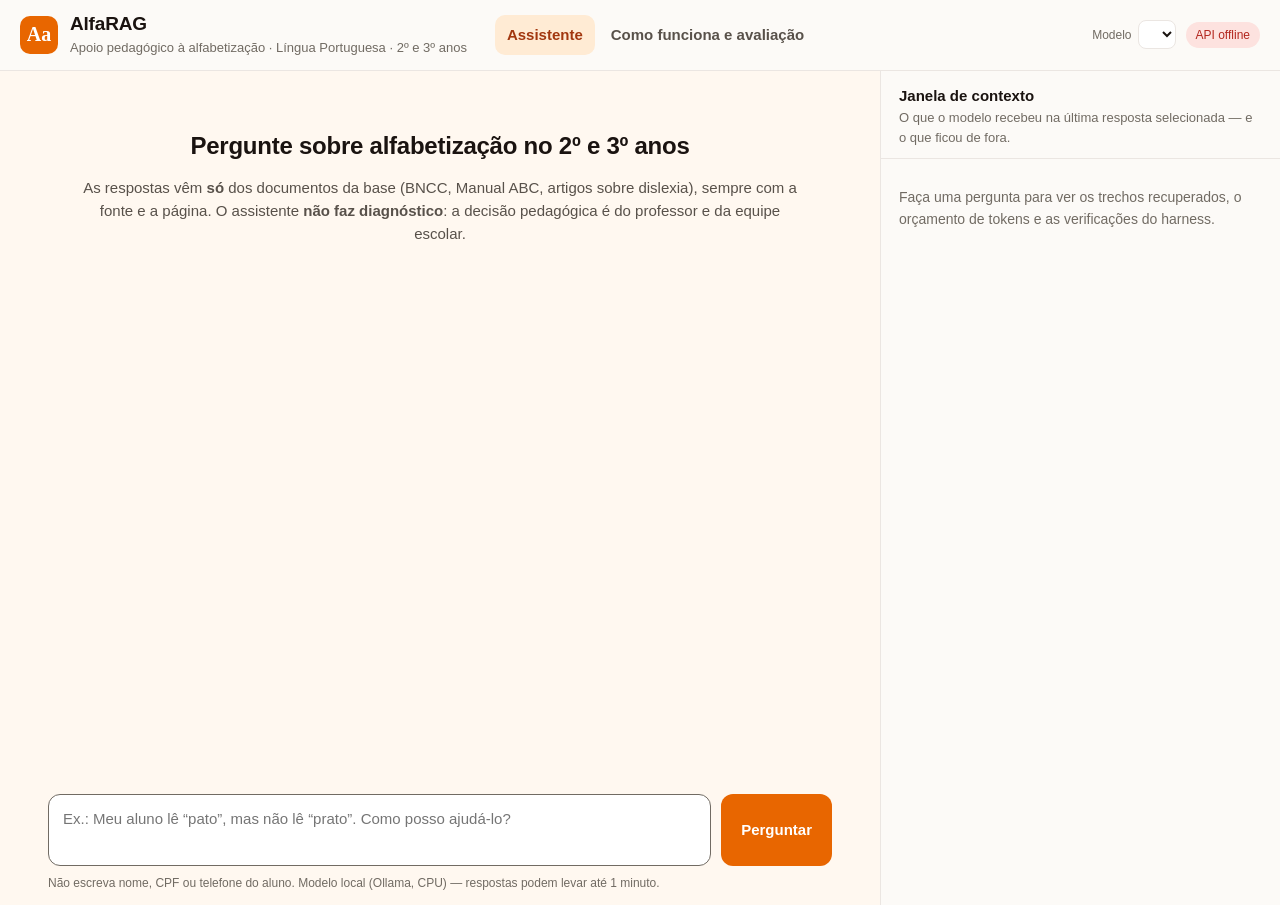
==== web/index.html @ 61a18d0d "feat: modelos fixados em Q4_K_M, digest no traço, modo replay e capturas - tags do Ollama fixadas (q" ====
<!doctype html>
<html lang="pt-BR">
<head>
  <meta charset="utf-8">
  <meta name="viewport" content="width=device-width, initial-scale=1">
  <title>AlfaRAG — Alfabetização Inclusiva</title>
  <meta name="description" content="Assistente RAG de apoio pedagógico à alfabetização (2º e 3º anos), com citação de fontes e verificação automática.">
  <link rel="icon" href="data:image/svg+xml,%3Csvg xmlns='http://www.w3.org/2000/svg' viewBox='0 0 64 64'%3E%3Crect width='64' height='64' rx='14' fill='%23E86600'/%3E%3Ctext x='32' y='44' font-family='Georgia' font-size='34' font-weight='700' text-anchor='middle' fill='white'%3EAa%3C/text%3E%3C/svg%3E">
  <link rel="stylesheet" href="styles.css?v=4">
</head>
<body>
  <header class="topo">
    <div class="marca">
      <span class="logo" aria-hidden="true">Aa</span>
      <div>
        <h1>AlfaRAG</h1>
        <p class="sub">Apoio pedagógico à alfabetização · Língua Portuguesa · 2º e 3º anos</p>
      </div>
    </div>
    <nav class="abas" role="tablist">
      <button role="tab" class="aba ativa" data-aba="chat" aria-selected="true">Assistente</button>
      <button role="tab" class="aba" data-aba="aval" aria-selected="false">Como funciona e avaliação</button>
    </nav>
    <div class="estado">
      <label class="seletor">Modelo
        <select id="modelo"></select>
      </label>
      <span id="pill" class="pill">conectando…</span>
    </div>
  </header>

  <main id="aba-chat" class="layout">
    <section class="conversa" aria-label="Conversa">
      <div id="mensagens" class="mensagens" aria-live="polite">
        <div id="boasvindas" class="boasvindas">
          <h2>Pergunte sobre alfabetização no 2º e 3º anos</h2>
          <p>As respostas vêm <strong>só</strong> dos documentos da base (BNCC, Manual ABC, artigos sobre dislexia), sempre com a fonte e a página. O assistente <strong>não faz diagnóstico</strong>: a decisão pedagógica é do professor e da equipe escolar.</p>
          <div id="exemplos" class="exemplos"></div>
        </div>
      </div>
      <form id="form" class="composer">
        <textarea id="entrada" rows="2" maxlength="1200" placeholder="Ex.: Meu aluno lê “pato”, mas não lê “prato”. Como posso ajudá-lo?" aria-label="Pergunta"></textarea>
        <button id="enviar" type="submit" class="btn-primario">Perguntar</button>
      </form>
      <p class="rodape">Não escreva nome, CPF ou telefone do aluno. Modelo local (Ollama, CPU) — respostas podem levar até 1 minuto.</p>
    </section>

    <aside class="painel" aria-label="Janela de contexto">
      <div class="painel-cab">
        <h2>Janela de contexto</h2>
        <p class="sub">O que o modelo recebeu na última resposta selecionada — e o que ficou de fora.</p>
      </div>
      <div id="painel" class="painel-corpo">
        <p class="vazio">Faça uma pergunta para ver os trechos recuperados, o orçamento de tokens e as verificações do harness.</p>
      </div>
    </aside>
  </main>

  <main id="aba-aval" class="aval" hidden>
    <section class="cartao">
      <h2>Arquitetura</h2>
      <ol class="fluxo">
        <li><b>Harness de entrada</b> — bloqueia dado pessoal; detecta pedido de diagnóstico e liga o <i>modo ressalva</i>.</li>
        <li><b>Recuperação híbrida</b> — BM25 + embeddings (bge-m3), fundidos por posição (RRF), restritos à condição de corpus.</li>
        <li><b>Cobertura</b> — se o melhor trecho não passa do limiar de similaridade, o sistema recusa <i>sem chamar o modelo</i>.</li>
        <li><b>Janela de contexto</b> — top-k trechos dentro de um orçamento de tokens; histórico da conversa não entra.</li>
        <li><b>Modelo local</b> — prompt de sistema versionado + trechos numerados [n].</li>
        <li><b>Harness de saída</b> — citação [n] tem de existir; código BNCC tem de estar no trecho; ressalva de diagnóstico é forçada se faltar.</li>
        <li><b>Traço</b> — cada resposta grava pergunta, trechos, versões e verificações (JSONL).</li>
      </ol>
      <div id="config" class="config"></div>
    </section>
    <section class="cartao">
      <h2>Prompt de sistema</h2>
      <pre id="prompt" class="prompt">carregando…</pre>
    </section>
    <section class="cartao">
      <h2>Avaliação executada</h2>
      <div id="avaliacao"><p class="vazio">carregando…</p></div>
    </section>
  </main>

  <template id="tpl-msg-usuario"><div class="msg usuario"><div class="bolha"></div></div></template>
  <template id="tpl-msg-assistente">
    <div class="msg assistente">
      <div class="bolha">
        <div class="selos"></div>
        <div class="texto"><span class="digitando">buscando nas fontes…</span></div>
        <details class="fontes" hidden><summary></summary><ol></ol></details>
        <div class="meta"></div>
      </div>
    </div>
  </template>
  <script src="app.js?v=6"></script>
</body>
</html>
---- web/styles.css ----
/* Paleta inspirada no ChamAgente ("Brasa"): creme, tinta quente e laranja da marca. */
:root {
  --bg: #FFF8F0;
  --surface: #FCFAF7;
  --card: #FFFFFF;
  --ink: #1A1310;
  --muted: #58514A;
  --muted-2: #716B63;
  --border: #EBE6E2;
  --brand: #E86600;
  --brand-ink: #A2370F;
  --brand-soft: #FFEBD4;
  --ok: #007B53;
  --ok-soft: #DDF5EA;
  --warn: #8A5A00;
  --warn-soft: #FFF2CC;
  --bad: #B3261E;
  --bad-soft: #FDE2DF;
  --info-soft: #EAF0FF;
  --info: #2C4AA8;
  --radius: 14px;
  --shadow: 0 1px 2px rgba(26, 19, 16, .06), 0 4px 16px rgba(26, 19, 16, .05);
  --mono: ui-monospace, SFMono-Regular, Menlo, Consolas, monospace;
  color-scheme: light;
}
@media (prefers-color-scheme: dark) {
  :root {
    --bg: #14100D; --surface: #1C1713; --card: #221C17; --ink: #F5EEE7; --muted: #CFC6BD; --muted-2: #A89F96;
    --border: #3A322B; --brand: #FF8A28; --brand-ink: #FFC187; --brand-soft: #3A2414;
    --ok: #5BD6A4; --ok-soft: #12352A; --warn: #F2C94C; --warn-soft: #3A3014; --bad: #FF8A80; --bad-soft: #3E1A17;
    --info: #9DB4FF; --info-soft: #1B2340; --shadow: 0 1px 2px rgba(0,0,0,.4);
    color-scheme: dark;
  }
}
* { box-sizing: border-box; }
[hidden] { display: none !important; }
html, body { margin: 0; height: 100%; }
body {
  background: var(--bg); color: var(--ink);
  font: 15px/1.55 -apple-system, BlinkMacSystemFont, "Segoe UI", Inter, Roboto, "Helvetica Neue", Arial, sans-serif;
  display: flex; flex-direction: column; min-height: 100vh;
}
h1, h2, h3 { margin: 0; line-height: 1.25; }
.sub { margin: 2px 0 0; color: var(--muted-2); font-size: 13px; }
.vazio { color: var(--muted-2); font-size: 14px; }

/* Topo */
.topo { display: flex; align-items: center; gap: 20px; padding: 12px 20px; border-bottom: 1px solid var(--border); background: var(--surface); flex-wrap: wrap; }
.marca { display: flex; align-items: center; gap: 12px; }
.logo { width: 38px; height: 38px; border-radius: 10px; background: var(--brand); color: #fff; display: grid; place-items: center; font: 700 20px Georgia, serif; }
.marca h1 { font-size: 19px; letter-spacing: -.01em; }
.abas { display: flex; gap: 4px; margin-left: 8px; }
.aba { border: 0; background: transparent; color: var(--muted); padding: 8px 12px; border-radius: 10px; font: inherit; font-weight: 600; cursor: pointer; }
.aba.ativa { background: var(--brand-soft); color: var(--brand-ink); }
.estado { margin-left: auto; display: flex; align-items: center; gap: 10px; }
.seletor { font-size: 12px; color: var(--muted-2); display: flex; align-items: center; gap: 6px; }
.seletor select { font: inherit; font-size: 13px; padding: 5px 8px; border-radius: 8px; border: 1px solid var(--border); background: var(--card); color: var(--ink); }
.pill { font-size: 12px; padding: 4px 10px; border-radius: 999px; background: var(--border); color: var(--muted); white-space: nowrap; }
.pill.on { background: var(--ok-soft); color: var(--ok); }
.pill.off { background: var(--bad-soft); color: var(--bad); }

/* Layout principal */
.layout { flex: 1; display: grid; grid-template-columns: minmax(0, 1fr) 400px; min-height: 0; }
.conversa { display: flex; flex-direction: column; min-height: 0; height: calc(100vh - 66px); }
.mensagens { flex: 1; overflow-y: auto; padding: 24px clamp(16px, 4vw, 48px); display: flex; flex-direction: column; gap: 18px; }
.boasvindas { max-width: 720px; margin: 4vh auto 0; text-align: center; }
.boasvindas h2 { font-size: 24px; letter-spacing: -.01em; }
.boasvindas p { color: var(--muted); }
.exemplos { display: flex; flex-wrap: wrap; gap: 8px; justify-content: center; margin-top: 18px; }
.exemplo { border: 1px solid var(--border); background: var(--card); color: var(--ink); border-radius: 999px; padding: 7px 13px; font: inherit; font-size: 13px; cursor: pointer; text-align: left; box-shadow: var(--shadow); }
.exemplo:hover { border-color: var(--brand); }
.exemplo .tag { font-size: 11px; color: var(--brand-ink); font-weight: 700; margin-right: 6px; }
.exemplo.limite .tag { color: var(--bad); }

.msg { display: flex; }
.msg.usuario { justify-content: flex-end; }
.msg .bolha { max-width: min(760px, 92%); padding: 12px 16px; border-radius: var(--radius); box-shadow: var(--shadow); }
.msg.usuario .bolha { background: var(--brand); color: #fff; border-bottom-right-radius: 4px; white-space: pre-wrap; }
.msg.assistente .bolha { background: var(--card); border: 1px solid var(--border); border-bottom-left-radius: 4px; cursor: pointer; }
.msg.assistente.selecionada .bolha { outline: 2px solid var(--brand); outline-offset: 2px; }
.texto p { margin: 0 0 .6em; }
.texto p:last-child { margin-bottom: 0; }
.texto ul, .texto ol { margin: .2em 0 .7em; padding-left: 1.3em; }
.texto blockquote { margin: 0 0 .8em; padding: 8px 12px; border-left: 3px solid var(--warn); background: var(--warn-soft); border-radius: 6px; }
.texto strong { color: var(--ink); }
.digitando { color: var(--muted-2); font-style: italic; }
.digitando::after { content: "▍"; animation: pisca 1s steps(2) infinite; margin-left: 2px; }
@keyframes pisca { 50% { opacity: 0; } }
.cita { display: inline-block; min-width: 1.5em; padding: 0 5px; margin: 0 1px; border-radius: 6px; background: var(--brand-soft); color: var(--brand-ink); font: 600 11px/1.6 var(--mono); text-align: center; cursor: pointer; vertical-align: 1px; border: 0; }
.cita:hover { background: var(--brand); color: #fff; }
.removido { background: var(--bad-soft); color: var(--bad); border-radius: 4px; padding: 0 4px; font-size: 12px; }

.selos { display: flex; flex-wrap: wrap; gap: 6px; margin-bottom: 8px; }
.selos:empty { display: none; }
.selo { font-size: 11.5px; font-weight: 600; padding: 3px 9px; border-radius: 999px; background: var(--border); color: var(--muted); }
.selo.ok { background: var(--ok-soft); color: var(--ok); }
.selo.warn { background: var(--warn-soft); color: var(--warn); }
.selo.bad { background: var(--bad-soft); color: var(--bad); }
.selo.info { background: var(--info-soft); color: var(--info); }

.fontes { margin-top: 12px; border: 1px solid var(--border); border-radius: 12px; background: var(--surface); padding: 8px 12px; }
.fontes summary { cursor: pointer; font-size: 12.5px; font-weight: 700; color: var(--brand-ink); }
.fontes ol { list-style: none; margin: 8px 0 0; padding: 8px 0 0; border-top: 1px solid var(--border); display: flex; flex-direction: column; gap: 8px; }
.fontes li { display: flex; gap: 8px; font-size: 12.5px; line-height: 1.45; border-radius: 8px; padding: 4px; }
.fontes li.destaque { background: var(--brand-soft); }
.fontes .n { font: 700 12px var(--mono); color: var(--brand-ink); flex-shrink: 0; }
.fontes .doc { font-weight: 600; }
.fontes .pag { font: 11px var(--mono); color: var(--muted-2); margin-left: 6px; }
.fontes .exc { color: var(--muted); display: block; margin-top: 2px; }
.meta { margin-top: 8px; font: 11px var(--mono); color: var(--muted-2); }

.composer { display: flex; gap: 10px; padding: 12px clamp(16px, 4vw, 48px) 4px; }
.composer textarea { flex: 1; resize: none; font: inherit; padding: 12px 14px; border-radius: 12px; border: 1px solid var(--muted-2); background: var(--card); color: var(--ink); min-height: 52px; }
.composer textarea:focus { outline: 2px solid var(--brand); outline-offset: 1px; border-color: transparent; }
.btn-primario { border: 0; border-radius: 12px; padding: 0 20px; font: inherit; font-weight: 700; background: var(--brand); color: #fff; cursor: pointer; }
.btn-primario:disabled { opacity: .5; cursor: wait; }
.rodape { margin: 4px clamp(16px, 4vw, 48px) 12px; font-size: 12px; color: var(--muted-2); }

/* Painel de contexto */
.painel { border-left: 1px solid var(--border); background: var(--surface); display: flex; flex-direction: column; height: calc(100vh - 66px); }
.painel-cab { padding: 16px 18px 10px; border-bottom: 1px solid var(--border); }
.painel-cab h2 { font-size: 15px; }
.painel-corpo { overflow-y: auto; padding: 14px 18px 24px; display: flex; flex-direction: column; gap: 14px; }
.bloco h3 { font-size: 12px; text-transform: uppercase; letter-spacing: .06em; color: var(--muted-2); margin-bottom: 6px; }
.barra { height: 10px; border-radius: 6px; background: var(--border); overflow: hidden; display: flex; }
.barra span { display: block; height: 100%; }
.barra .s { background: var(--muted-2); } .barra .q { background: var(--info); } .barra .t { background: var(--brand); }
.legenda { display: flex; flex-wrap: wrap; gap: 10px; font-size: 11.5px; color: var(--muted); margin-top: 6px; }
.legenda i { display: inline-block; width: 9px; height: 9px; border-radius: 3px; margin-right: 4px; vertical-align: -1px; }
.trecho { border: 1px solid var(--border); border-radius: 10px; padding: 8px 10px; background: var(--card); font-size: 12.5px; }
.trecho.fora { opacity: .78; background: transparent; border-style: dashed; }
.trecho .cab { display: flex; justify-content: space-between; gap: 8px; font-weight: 600; }
.trecho .num { font: 700 12px var(--mono); color: var(--brand-ink); margin-right: 6px; }
.trecho .pts { font: 10.5px var(--mono); color: var(--muted-2); white-space: nowrap; }
.trecho .sec { color: var(--muted-2); font-size: 11.5px; }
.trecho .mot { color: var(--warn); font-size: 11.5px; font-weight: 600; }
.trecho details summary { cursor: pointer; color: var(--muted); font-size: 11.5px; margin-top: 4px; }
.trecho details p { white-space: pre-wrap; color: var(--muted); max-height: 220px; overflow: auto; margin: 6px 0 0; }
.lista-simples { margin: 0; padding-left: 18px; font-size: 12.5px; color: var(--muted); }
.check { display: flex; gap: 8px; align-items: flex-start; font-size: 12.5px; padding: 3px 0; }
.check b { flex-shrink: 0; width: 18px; text-align: center; }

/* Aba de avaliação */
.aval { flex: 1; padding: 24px clamp(16px, 4vw, 48px) 48px; display: grid; gap: 18px; max-width: 1100px; margin: 0 auto; width: 100%; }
.cartao { background: var(--card); border: 1px solid var(--border); border-radius: var(--radius); padding: 18px 20px; box-shadow: var(--shadow); }
.cartao h2 { font-size: 17px; margin-bottom: 10px; }
.fluxo { margin: 0; padding-left: 20px; display: grid; gap: 6px; }
.config { margin-top: 12px; font: 12px var(--mono); color: var(--muted); display: flex; flex-wrap: wrap; gap: 6px 16px; }
.prompt { white-space: pre-wrap; font: 12.5px/1.5 var(--mono); background: var(--surface); border: 1px solid var(--border); border-radius: 10px; padding: 12px; margin: 0; max-height: 420px; overflow: auto; }
table { border-collapse: collapse; width: 100%; font-size: 13px; margin: 6px 0 16px; }
th, td { border-bottom: 1px solid var(--border); padding: 6px 8px; text-align: left; vertical-align: top; }
th { font-size: 12px; color: var(--muted-2); font-weight: 700; }
td.num { font-variant-numeric: tabular-nums; text-align: right; }
.nota { font-size: 12.5px; color: var(--muted); }

@media (max-width: 980px) {
  .layout { grid-template-columns: 1fr; }
  .conversa, .painel { height: auto; }
  .conversa { min-height: 70vh; }
  .painel { border-left: 0; border-top: 1px solid var(--border); }
  .estado { margin-left: 0; width: 100%; justify-content: space-between; }
  .abas { margin-left: 0; }
}
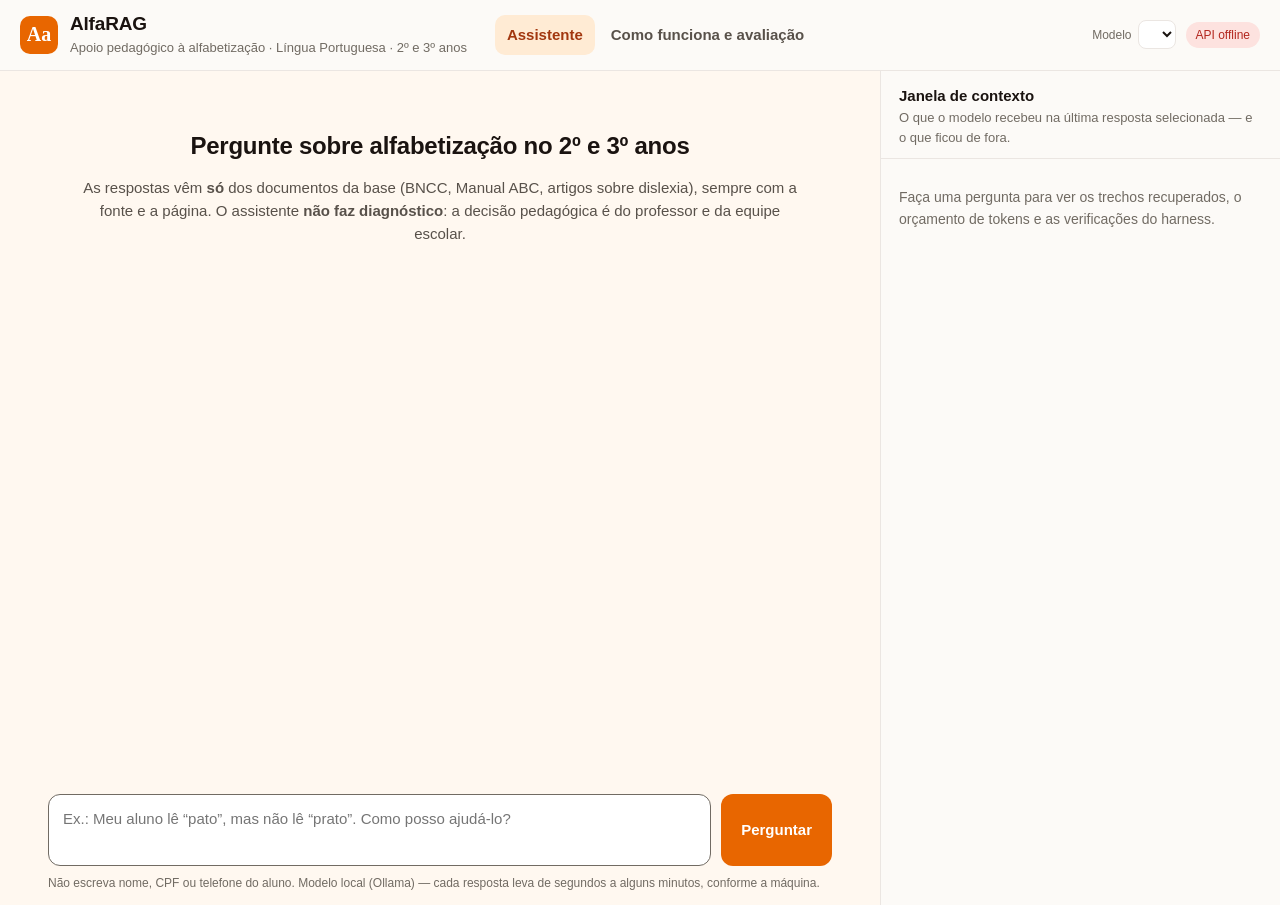
==== commit 2ee07936: "feat: avaliação completa e entregáveis do Exame (artigo SIGE e slides) - 24 perguntas + 6 casos-limi" ====
--- a/web/index.html
+++ b/web/index.html
@@ -6,7 +6,7 @@
   <title>AlfaRAG — Alfabetização Inclusiva</title>
   <meta name="description" content="Assistente RAG de apoio pedagógico à alfabetização (2º e 3º anos), com citação de fontes e verificação automática.">
   <link rel="icon" href="data:image/svg+xml,%3Csvg xmlns='http://www.w3.org/2000/svg' viewBox='0 0 64 64'%3E%3Crect width='64' height='64' rx='14' fill='%23E86600'/%3E%3Ctext x='32' y='44' font-family='Georgia' font-size='34' font-weight='700' text-anchor='middle' fill='white'%3EAa%3C/text%3E%3C/svg%3E">
-  <link rel="stylesheet" href="styles.css?v=4">
+  <link rel="stylesheet" href="styles.css?v=7">
 </head>
 <body>
   <header class="topo">
@@ -42,7 +42,7 @@
         <textarea id="entrada" rows="2" maxlength="1200" placeholder="Ex.: Meu aluno lê “pato”, mas não lê “prato”. Como posso ajudá-lo?" aria-label="Pergunta"></textarea>
         <button id="enviar" type="submit" class="btn-primario">Perguntar</button>
       </form>
-      <p class="rodape">Não escreva nome, CPF ou telefone do aluno. Modelo local (Ollama, CPU) — respostas podem levar até 1 minuto.</p>
+      <p class="rodape">Não escreva nome, CPF ou telefone do aluno. Modelo local (Ollama) — cada resposta leva de segundos a alguns minutos, conforme a máquina.</p>
     </section>
 
     <aside class="painel" aria-label="Janela de contexto">
@@ -91,6 +91,6 @@
       </div>
     </div>
   </template>
-  <script src="app.js?v=6"></script>
+  <script src="app.js?v=7"></script>
 </body>
 </html>
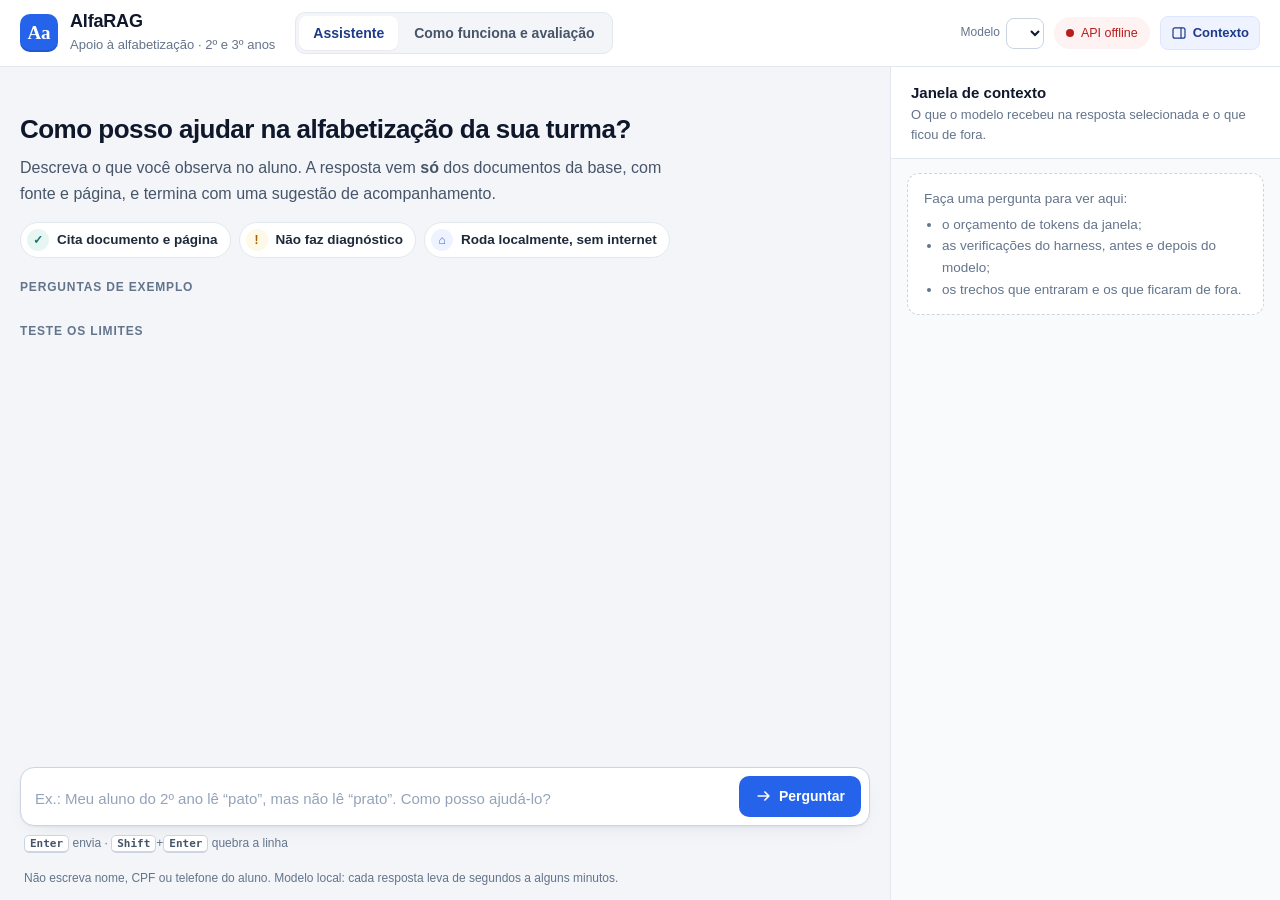
==== commit afb9b386: "feat: Habilidades Essenciais e resumos de vídeo (C5) no corpus; interface clara - Corpus C4 passa a " ====
--- a/web/index.html
+++ b/web/index.html
@@ -5,8 +5,8 @@
   <meta name="viewport" content="width=device-width, initial-scale=1">
   <title>AlfaRAG — Alfabetização Inclusiva</title>
   <meta name="description" content="Assistente RAG de apoio pedagógico à alfabetização (2º e 3º anos), com citação de fontes e verificação automática.">
-  <link rel="icon" href="data:image/svg+xml,%3Csvg xmlns='http://www.w3.org/2000/svg' viewBox='0 0 64 64'%3E%3Crect width='64' height='64' rx='14' fill='%23E86600'/%3E%3Ctext x='32' y='44' font-family='Georgia' font-size='34' font-weight='700' text-anchor='middle' fill='white'%3EAa%3C/text%3E%3C/svg%3E">
-  <link rel="stylesheet" href="styles.css?v=7">
+  <link rel="icon" href="data:image/svg+xml,%3Csvg xmlns='http://www.w3.org/2000/svg' viewBox='0 0 64 64'%3E%3Crect width='64' height='64' rx='14' fill='%232563EB'/%3E%3Ctext x='32' y='44' font-family='Georgia' font-size='34' font-weight='700' text-anchor='middle' fill='white'%3EAa%3C/text%3E%3C/svg%3E">
+  <link rel="stylesheet" href="styles.css?v=10">
 </head>
 <body>
   <header class="topo">
@@ -14,18 +14,22 @@
       <span class="logo" aria-hidden="true">Aa</span>
       <div>
         <h1>AlfaRAG</h1>
-        <p class="sub">Apoio pedagógico à alfabetização · Língua Portuguesa · 2º e 3º anos</p>
+        <p class="sub">Apoio à alfabetização · 2º e 3º anos</p>
       </div>
     </div>
-    <nav class="abas" role="tablist">
+    <nav class="abas" role="tablist" aria-label="Seções">
       <button role="tab" class="aba ativa" data-aba="chat" aria-selected="true">Assistente</button>
       <button role="tab" class="aba" data-aba="aval" aria-selected="false">Como funciona e avaliação</button>
     </nav>
     <div class="estado">
-      <label class="seletor">Modelo
-        <select id="modelo"></select>
+      <label class="seletor"><span>Modelo</span>
+        <select id="modelo" aria-label="Modelo de linguagem"></select>
       </label>
-      <span id="pill" class="pill">conectando…</span>
+      <span id="pill" class="status"><i aria-hidden="true"></i><span>conectando…</span></span>
+      <button id="btn-painel" type="button" class="btn-sec" aria-pressed="true" title="Mostrar ou esconder a janela de contexto">
+        <svg viewBox="0 0 20 20" aria-hidden="true"><rect x="2.5" y="3.5" width="15" height="13" rx="2.5" fill="none" stroke="currentColor" stroke-width="1.5"/><path d="M12.5 3.5v13" stroke="currentColor" stroke-width="1.5"/></svg>
+        <span>Contexto</span>
+      </button>
     </div>
   </header>
 
@@ -33,25 +37,50 @@
     <section class="conversa" aria-label="Conversa">
       <div id="mensagens" class="mensagens" aria-live="polite">
         <div id="boasvindas" class="boasvindas">
-          <h2>Pergunte sobre alfabetização no 2º e 3º anos</h2>
-          <p>As respostas vêm <strong>só</strong> dos documentos da base (BNCC, Manual ABC, artigos sobre dislexia), sempre com a fonte e a página. O assistente <strong>não faz diagnóstico</strong>: a decisão pedagógica é do professor e da equipe escolar.</p>
-          <div id="exemplos" class="exemplos"></div>
+          <h2>Como posso ajudar na alfabetização da sua turma?</h2>
+          <p class="lead">Descreva o que você observa no aluno. A resposta vem <strong>só</strong> dos documentos da base, com fonte e página, e termina com uma sugestão de acompanhamento.</p>
+          <ul class="garantias">
+            <li><span class="ico ok" aria-hidden="true">✓</span>Cita documento e página</li>
+            <li><span class="ico warn" aria-hidden="true">!</span>Não faz diagnóstico</li>
+            <li><span class="ico info" aria-hidden="true">⌂</span>Roda localmente, sem internet</li>
+          </ul>
+          <p id="base" class="base"></p>
+          <div class="grupo-ex">
+            <h3>Perguntas de exemplo</h3>
+            <div id="exemplos" class="exemplos"></div>
+          </div>
+          <div class="grupo-ex">
+            <h3>Teste os limites</h3>
+            <div id="limites" class="exemplos limites"></div>
+          </div>
         </div>
       </div>
       <form id="form" class="composer">
-        <textarea id="entrada" rows="2" maxlength="1200" placeholder="Ex.: Meu aluno lê “pato”, mas não lê “prato”. Como posso ajudá-lo?" aria-label="Pergunta"></textarea>
-        <button id="enviar" type="submit" class="btn-primario">Perguntar</button>
+        <div class="campo">
+          <textarea id="entrada" rows="1" maxlength="1200" placeholder="Ex.: Meu aluno do 2º ano lê “pato”, mas não lê “prato”. Como posso ajudá-lo?" aria-label="Pergunta"></textarea>
+          <button id="enviar" type="submit" class="btn-primario" aria-label="Perguntar">
+            <svg viewBox="0 0 20 20" aria-hidden="true"><path d="M3.5 10h12M11 5.5 15.5 10 11 14.5" fill="none" stroke="currentColor" stroke-width="1.8" stroke-linecap="round" stroke-linejoin="round"/></svg>
+            <span>Perguntar</span>
+          </button>
+        </div>
+        <p class="rodape"><span><kbd>Enter</kbd> envia · <kbd>Shift</kbd>+<kbd>Enter</kbd> quebra a linha</span><span>Não escreva nome, CPF ou telefone do aluno. Modelo local: cada resposta leva de segundos a alguns minutos.</span></p>
       </form>
-      <p class="rodape">Não escreva nome, CPF ou telefone do aluno. Modelo local (Ollama) — cada resposta leva de segundos a alguns minutos, conforme a máquina.</p>
     </section>
 
-    <aside class="painel" aria-label="Janela de contexto">
+    <aside id="aside-painel" class="painel" aria-label="Janela de contexto">
       <div class="painel-cab">
         <h2>Janela de contexto</h2>
-        <p class="sub">O que o modelo recebeu na última resposta selecionada — e o que ficou de fora.</p>
+        <p class="sub">O que o modelo recebeu na resposta selecionada e o que ficou de fora.</p>
       </div>
       <div id="painel" class="painel-corpo">
-        <p class="vazio">Faça uma pergunta para ver os trechos recuperados, o orçamento de tokens e as verificações do harness.</p>
+        <div class="vazio-painel">
+          <p>Faça uma pergunta para ver aqui:</p>
+          <ul>
+            <li>o orçamento de tokens da janela;</li>
+            <li>as verificações do harness, antes e depois do modelo;</li>
+            <li>os trechos que entraram e os que ficaram de fora.</li>
+          </ul>
+        </div>
       </div>
     </aside>
   </main>
@@ -65,7 +94,7 @@
         <li><b>Cobertura</b> — se o melhor trecho não passa do limiar de similaridade, o sistema recusa <i>sem chamar o modelo</i>.</li>
         <li><b>Janela de contexto</b> — top-k trechos dentro de um orçamento de tokens; histórico da conversa não entra.</li>
         <li><b>Modelo local</b> — prompt de sistema versionado + trechos numerados [n].</li>
-        <li><b>Harness de saída</b> — citação [n] tem de existir; código BNCC tem de estar no trecho; ressalva de diagnóstico é forçada se faltar.</li>
+        <li><b>Harness de saída</b> — citação [n] tem de existir; código BNCC (inclusive desdobrado, como EF02LP01A) tem de estar no trecho; ressalva de diagnóstico é forçada se faltar.</li>
         <li><b>Traço</b> — cada resposta grava pergunta, trechos, versões e verificações (JSONL).</li>
       </ol>
       <div id="config" class="config"></div>
@@ -82,15 +111,24 @@
 
   <template id="tpl-msg-usuario"><div class="msg usuario"><div class="bolha"></div></div></template>
   <template id="tpl-msg-assistente">
-    <div class="msg assistente">
-      <div class="bolha">
+    <article class="msg assistente">
+      <div class="avatar" aria-hidden="true">Aa</div>
+      <div class="cartao-resp">
+        <div class="progresso">
+          <ol class="etapas">
+            <li data-etapa="entrada" class="ativa"><span class="marca" aria-hidden="true"></span><span class="rot">Verificando a pergunta</span></li>
+            <li data-etapa="busca"><span class="marca" aria-hidden="true"></span><span class="rot">Buscando nos documentos</span></li>
+            <li data-etapa="modelo"><span class="marca" aria-hidden="true"></span><span class="rot">Escrevendo a resposta</span></li>
+          </ol>
+          <span class="tempo" aria-label="tempo decorrido">0 s</span>
+        </div>
         <div class="selos"></div>
-        <div class="texto"><span class="digitando">buscando nas fontes…</span></div>
-        <details class="fontes" hidden><summary></summary><ol></ol></details>
+        <div class="texto"></div>
+        <section class="fontes" hidden></section>
         <div class="meta"></div>
       </div>
-    </div>
+    </article>
   </template>
-  <script src="app.js?v=7"></script>
+  <script src="app.js?v=10"></script>
 </body>
 </html>
--- a/web/styles.css
+++ b/web/styles.css
@@ -1,163 +1,266 @@
-/* Paleta inspirada no ChamAgente ("Brasa"): creme, tinta quente e laranja da marca. */
+/* AlfaRAG — tema claro, paleta fria (ardósia + azul). Sem dependências externas: funciona offline. */
 :root {
-  --bg: #FFF8F0;
-  --surface: #FCFAF7;
-  --card: #FFFFFF;
-  --ink: #1A1310;
-  --muted: #58514A;
-  --muted-2: #716B63;
-  --border: #EBE6E2;
-  --brand: #E86600;
-  --brand-ink: #A2370F;
-  --brand-soft: #FFEBD4;
-  --ok: #007B53;
-  --ok-soft: #DDF5EA;
-  --warn: #8A5A00;
-  --warn-soft: #FFF2CC;
-  --bad: #B3261E;
-  --bad-soft: #FDE2DF;
-  --info-soft: #EAF0FF;
-  --info: #2C4AA8;
-  --radius: 14px;
-  --shadow: 0 1px 2px rgba(26, 19, 16, .06), 0 4px 16px rgba(26, 19, 16, .05);
-  --mono: ui-monospace, SFMono-Regular, Menlo, Consolas, monospace;
+  --bg: #F3F5F9;
+  --surface: #FFFFFF;
+  --panel: #F8FAFC;
+  --ink: #0F172A;
+  --ink-2: #1E293B;
+  --muted: #475569;
+  --muted-2: #64748B;
+  --muted-3: #94A3B8;
+  --border: #E2E8F0;
+  --border-2: #CBD5E1;
+  --brand: #2563EB;
+  --brand-strong: #1D4ED8;
+  --brand-ink: #1E3A8A;
+  --brand-soft: #EEF3FF;
+  --brand-soft-2: #DCE6FD;
+  --ok: #0F766E;
+  --ok-soft: #E7F6F3;
+  --warn: #A16207;
+  --warn-soft: #FEF8E7;
+  --warn-border: #F2D890;
+  --bad: #B91C1C;
+  --bad-soft: #FEF2F2;
+  --bad-border: #F6C6C6;
+  --info: #4F46E5;
+  --info-soft: #EEF0FF;
+  --radius: 12px;
+  --radius-sm: 8px;
+  --shadow-sm: 0 1px 2px rgba(15, 23, 42, .05);
+  --shadow: 0 1px 2px rgba(15, 23, 42, .05), 0 8px 24px -12px rgba(15, 23, 42, .12);
+  --mono: ui-monospace, "SF Mono", SFMono-Regular, Menlo, Consolas, monospace;
+  --sans: -apple-system, BlinkMacSystemFont, "Segoe UI", Inter, Roboto, "Helvetica Neue", Arial, sans-serif;
   color-scheme: light;
-}
-@media (prefers-color-scheme: dark) {
-  :root {
-    --bg: #14100D; --surface: #1C1713; --card: #221C17; --ink: #F5EEE7; --muted: #CFC6BD; --muted-2: #A89F96;
-    --border: #3A322B; --brand: #FF8A28; --brand-ink: #FFC187; --brand-soft: #3A2414;
-    --ok: #5BD6A4; --ok-soft: #12352A; --warn: #F2C94C; --warn-soft: #3A3014; --bad: #FF8A80; --bad-soft: #3E1A17;
-    --info: #9DB4FF; --info-soft: #1B2340; --shadow: 0 1px 2px rgba(0,0,0,.4);
-    color-scheme: dark;
-  }
 }
 * { box-sizing: border-box; }
 [hidden] { display: none !important; }
 html, body { margin: 0; height: 100%; }
 body {
-  background: var(--bg); color: var(--ink);
-  font: 15px/1.55 -apple-system, BlinkMacSystemFont, "Segoe UI", Inter, Roboto, "Helvetica Neue", Arial, sans-serif;
-  display: flex; flex-direction: column; min-height: 100vh;
-}
-h1, h2, h3 { margin: 0; line-height: 1.25; }
+  background: var(--bg); color: var(--ink); font: 15px/1.6 var(--sans);
+  display: flex; flex-direction: column; height: 100vh; overflow: hidden;
+  -webkit-font-smoothing: antialiased;
+}
+h1, h2, h3, h4 { margin: 0; line-height: 1.3; color: var(--ink); }
+button { font: inherit; }
+:focus-visible { outline: 2px solid var(--brand); outline-offset: 2px; }
 .sub { margin: 2px 0 0; color: var(--muted-2); font-size: 13px; }
 .vazio { color: var(--muted-2); font-size: 14px; }
-
-/* Topo */
-.topo { display: flex; align-items: center; gap: 20px; padding: 12px 20px; border-bottom: 1px solid var(--border); background: var(--surface); flex-wrap: wrap; }
+kbd { font: 600 11px var(--mono); padding: 1px 5px; border: 1px solid var(--border-2); border-bottom-width: 2px; border-radius: 5px; background: var(--surface); color: var(--muted); }
+
+/* ---------- Topo ---------- */
+.topo { display: flex; align-items: center; gap: 16px 20px; padding: 10px 20px; background: var(--surface); border-bottom: 1px solid var(--border); flex-wrap: wrap; flex-shrink: 0; }
 .marca { display: flex; align-items: center; gap: 12px; }
-.logo { width: 38px; height: 38px; border-radius: 10px; background: var(--brand); color: #fff; display: grid; place-items: center; font: 700 20px Georgia, serif; }
-.marca h1 { font-size: 19px; letter-spacing: -.01em; }
-.abas { display: flex; gap: 4px; margin-left: 8px; }
-.aba { border: 0; background: transparent; color: var(--muted); padding: 8px 12px; border-radius: 10px; font: inherit; font-weight: 600; cursor: pointer; }
-.aba.ativa { background: var(--brand-soft); color: var(--brand-ink); }
+.logo { width: 38px; height: 38px; border-radius: 10px; background: var(--brand); color: #fff; display: grid; place-items: center; font: 700 19px Georgia, "Times New Roman", serif; box-shadow: inset 0 -2px 0 rgba(0, 0, 0, .12); }
+.marca h1 { font-size: 18px; letter-spacing: -.01em; }
+.abas { display: flex; gap: 2px; padding: 3px; background: var(--bg); border: 1px solid var(--border); border-radius: 10px; }
+.aba { border: 0; background: transparent; color: var(--muted); padding: 6px 14px; border-radius: 8px; font-weight: 600; font-size: 14px; cursor: pointer; }
+.aba:hover { color: var(--ink); }
+.aba.ativa { background: var(--surface); color: var(--brand-ink); box-shadow: var(--shadow-sm); }
 .estado { margin-left: auto; display: flex; align-items: center; gap: 10px; }
 .seletor { font-size: 12px; color: var(--muted-2); display: flex; align-items: center; gap: 6px; }
-.seletor select { font: inherit; font-size: 13px; padding: 5px 8px; border-radius: 8px; border: 1px solid var(--border); background: var(--card); color: var(--ink); }
-.pill { font-size: 12px; padding: 4px 10px; border-radius: 999px; background: var(--border); color: var(--muted); white-space: nowrap; }
-.pill.on { background: var(--ok-soft); color: var(--ok); }
-.pill.off { background: var(--bad-soft); color: var(--bad); }
-
-/* Layout principal */
-.layout { flex: 1; display: grid; grid-template-columns: minmax(0, 1fr) 400px; min-height: 0; }
-.conversa { display: flex; flex-direction: column; min-height: 0; height: calc(100vh - 66px); }
-.mensagens { flex: 1; overflow-y: auto; padding: 24px clamp(16px, 4vw, 48px); display: flex; flex-direction: column; gap: 18px; }
-.boasvindas { max-width: 720px; margin: 4vh auto 0; text-align: center; }
-.boasvindas h2 { font-size: 24px; letter-spacing: -.01em; }
-.boasvindas p { color: var(--muted); }
-.exemplos { display: flex; flex-wrap: wrap; gap: 8px; justify-content: center; margin-top: 18px; }
-.exemplo { border: 1px solid var(--border); background: var(--card); color: var(--ink); border-radius: 999px; padding: 7px 13px; font: inherit; font-size: 13px; cursor: pointer; text-align: left; box-shadow: var(--shadow); }
-.exemplo:hover { border-color: var(--brand); }
-.exemplo .tag { font-size: 11px; color: var(--brand-ink); font-weight: 700; margin-right: 6px; }
-.exemplo.limite .tag { color: var(--bad); }
-
-.msg { display: flex; }
+.seletor select { font: inherit; font-size: 13px; padding: 6px 8px; border-radius: 8px; border: 1px solid var(--border-2); background: var(--surface); color: var(--ink); }
+.status { display: inline-flex; align-items: center; gap: 7px; font-size: 12.5px; padding: 5px 11px; border-radius: 999px; background: var(--bg); color: var(--muted); border: 1px solid var(--border); white-space: nowrap; }
+.status i { width: 8px; height: 8px; border-radius: 50%; background: var(--muted-3); }
+.status.on { background: var(--ok-soft); color: var(--ok); border-color: transparent; }
+.status.on i { background: var(--ok); box-shadow: 0 0 0 3px rgba(15, 118, 110, .18); }
+.status.off { background: var(--bad-soft); color: var(--bad); border-color: transparent; }
+.status.off i { background: var(--bad); }
+.btn-sec { display: inline-flex; align-items: center; gap: 6px; border: 1px solid var(--border-2); background: var(--surface); color: var(--muted); border-radius: 8px; padding: 6px 10px; font-size: 13px; font-weight: 600; cursor: pointer; }
+.btn-sec svg { width: 16px; height: 16px; }
+.btn-sec[aria-pressed="true"] { color: var(--brand-ink); border-color: var(--brand-soft-2); background: var(--brand-soft); }
+
+/* ---------- Layout ---------- */
+.layout { flex: 1; min-height: 0; display: grid; grid-template-columns: minmax(0, 1fr) 390px; }
+body.sem-painel .layout { grid-template-columns: minmax(0, 1fr); }
+body.sem-painel .painel { display: none; }
+.conversa { display: flex; flex-direction: column; min-height: 0; }
+.mensagens { flex: 1; overflow-y: auto; padding: 28px max(20px, calc((100% - 860px) / 2)) 16px; display: flex; flex-direction: column; gap: 20px; }
+
+/* Boas-vindas */
+.boasvindas { margin: 2vh 0 0; }
+.boasvindas h2 { font-size: 26px; letter-spacing: -.02em; font-weight: 700; }
+.lead { color: var(--muted); font-size: 16px; margin: 8px 0 16px; max-width: 680px; }
+.garantias { list-style: none; display: flex; flex-wrap: wrap; gap: 8px; margin: 0 0 14px; padding: 0; }
+.garantias li { display: inline-flex; align-items: center; gap: 8px; padding: 6px 12px 6px 6px; border-radius: 999px; background: var(--surface); border: 1px solid var(--border); font-size: 13.5px; font-weight: 600; color: var(--ink-2); }
+.ico { width: 22px; height: 22px; border-radius: 50%; display: inline-grid; place-items: center; font-size: 12px; font-weight: 800; }
+.ico.ok { background: var(--ok-soft); color: var(--ok); }
+.ico.warn { background: var(--warn-soft); color: var(--warn); }
+.ico.info { background: var(--brand-soft); color: var(--brand); }
+.base { font-size: 13px; color: var(--muted-2); margin: 0 0 22px; }
+.base b { color: var(--muted); font-weight: 600; }
+.grupo-ex { margin-top: 18px; }
+.grupo-ex h3 { font-size: 12px; text-transform: uppercase; letter-spacing: .07em; color: var(--muted-2); margin-bottom: 10px; }
+.exemplos { display: grid; grid-template-columns: repeat(auto-fill, minmax(250px, 1fr)); gap: 10px; }
+.exemplo { text-align: left; border: 1px solid var(--border); background: var(--surface); color: var(--ink-2); border-radius: var(--radius); padding: 12px 14px; font-size: 14px; line-height: 1.45; cursor: pointer; box-shadow: var(--shadow-sm); transition: border-color .15s, box-shadow .15s, transform .15s; }
+.exemplo:hover { border-color: var(--brand); box-shadow: var(--shadow); transform: translateY(-1px); }
+.exemplo .tag { display: block; font-size: 11px; font-weight: 700; color: var(--brand); text-transform: uppercase; letter-spacing: .05em; margin-bottom: 4px; }
+.limites .exemplo { background: var(--panel); }
+.limites .exemplo .tag { color: var(--warn); }
+
+/* Mensagens */
+.msg { display: flex; gap: 12px; }
 .msg.usuario { justify-content: flex-end; }
-.msg .bolha { max-width: min(760px, 92%); padding: 12px 16px; border-radius: var(--radius); box-shadow: var(--shadow); }
-.msg.usuario .bolha { background: var(--brand); color: #fff; border-bottom-right-radius: 4px; white-space: pre-wrap; }
-.msg.assistente .bolha { background: var(--card); border: 1px solid var(--border); border-bottom-left-radius: 4px; cursor: pointer; }
-.msg.assistente.selecionada .bolha { outline: 2px solid var(--brand); outline-offset: 2px; }
-.texto p { margin: 0 0 .6em; }
+.msg.usuario .bolha { max-width: min(640px, 85%); padding: 10px 16px; border-radius: 16px 16px 4px 16px; background: var(--brand); color: #fff; white-space: pre-wrap; box-shadow: var(--shadow-sm); }
+.avatar { width: 32px; height: 32px; flex-shrink: 0; border-radius: 9px; background: var(--brand-soft); color: var(--brand); display: grid; place-items: center; font: 700 14px Georgia, serif; margin-top: 2px; }
+.cartao-resp { flex: 1; min-width: 0; background: var(--surface); border: 1px solid var(--border); border-radius: 4px 16px 16px 16px; padding: 14px 18px; box-shadow: var(--shadow-sm); cursor: pointer; transition: box-shadow .15s, border-color .15s; }
+.msg.assistente.selecionada .cartao-resp { border-color: var(--brand-soft-2); box-shadow: 0 0 0 3px var(--brand-soft), var(--shadow-sm); }
+.msg.recusa .cartao-resp { background: var(--warn-soft); border-color: var(--warn-border); }
+.msg.recusa.selecionada .cartao-resp { border-color: var(--warn-border); box-shadow: 0 0 0 3px rgba(242, 216, 144, .45), var(--shadow-sm); }
+.msg.bloqueada .cartao-resp, .msg.erro .cartao-resp { background: var(--bad-soft); border-color: var(--bad-border); }
+.msg.bloqueada.selecionada .cartao-resp, .msg.erro.selecionada .cartao-resp { border-color: var(--bad-border); box-shadow: 0 0 0 3px rgba(246, 198, 198, .45), var(--shadow-sm); }
+
+/* Progresso */
+.progresso { display: flex; align-items: flex-start; justify-content: space-between; gap: 12px; }
+.etapas { list-style: none; margin: 0; padding: 0; display: flex; flex-direction: column; gap: 6px; font-size: 14px; color: var(--muted-3); }
+.etapas li { display: flex; align-items: center; gap: 10px; }
+.etapas .marca { width: 16px; height: 16px; border-radius: 50%; border: 2px solid var(--border-2); flex-shrink: 0; position: relative; }
+.etapas li.ativa { color: var(--ink-2); font-weight: 600; }
+.etapas li.ativa .marca { border-color: var(--brand-soft-2); border-top-color: var(--brand); animation: gira .8s linear infinite; }
+.etapas li.feita { color: var(--muted); }
+.etapas li.feita .marca { border-color: var(--ok); background: var(--ok); }
+.etapas li.feita .marca::after { content: ""; position: absolute; left: 4px; top: 1px; width: 4px; height: 8px; border: solid #fff; border-width: 0 2px 2px 0; transform: rotate(45deg); }
+.etapas li.pulada { color: var(--muted-2); }
+.etapas li.pulada .marca { border-color: var(--warn); background: var(--warn-soft); }
+@keyframes gira { to { transform: rotate(360deg); } }
+.tempo { font: 600 12px var(--mono); color: var(--muted-2); background: var(--bg); border-radius: 6px; padding: 2px 8px; white-space: nowrap; }
+.progresso + .selos:empty + .texto:empty { display: none; }
+.texto:not(:empty) { margin-top: 2px; }
+.progresso:has(+ .selos:empty + .texto:not(:empty)) { margin-bottom: 10px; padding-bottom: 10px; border-bottom: 1px dashed var(--border); }
+
+/* Texto da resposta */
+.texto { color: var(--ink-2); }
+.texto p { margin: 0 0 .65em; }
 .texto p:last-child { margin-bottom: 0; }
-.texto ul, .texto ol { margin: .2em 0 .7em; padding-left: 1.3em; }
-.texto blockquote { margin: 0 0 .8em; padding: 8px 12px; border-left: 3px solid var(--warn); background: var(--warn-soft); border-radius: 6px; }
+.texto p > strong:only-child { display: block; margin-top: .9em; color: var(--brand-ink); font-size: 14px; letter-spacing: .01em; }
+.texto p:first-child > strong:only-child { margin-top: 0; }
+.texto ul, .texto ol { margin: .2em 0 .8em; padding-left: 1.3em; }
+.texto li { margin: .15em 0; }
+.texto blockquote { margin: 0 0 .9em; padding: 10px 14px; border-left: 3px solid var(--warn); background: var(--warn-soft); border-radius: 0 8px 8px 0; color: var(--ink-2); }
 .texto strong { color: var(--ink); }
-.digitando { color: var(--muted-2); font-style: italic; }
-.digitando::after { content: "▍"; animation: pisca 1s steps(2) infinite; margin-left: 2px; }
+.cursor::after { content: ""; display: inline-block; width: 7px; height: 1.05em; background: var(--brand); margin-left: 2px; vertical-align: -2px; animation: pisca 1s steps(2) infinite; }
 @keyframes pisca { 50% { opacity: 0; } }
-.cita { display: inline-block; min-width: 1.5em; padding: 0 5px; margin: 0 1px; border-radius: 6px; background: var(--brand-soft); color: var(--brand-ink); font: 600 11px/1.6 var(--mono); text-align: center; cursor: pointer; vertical-align: 1px; border: 0; }
-.cita:hover { background: var(--brand); color: #fff; }
-.removido { background: var(--bad-soft); color: var(--bad); border-radius: 4px; padding: 0 4px; font-size: 12px; }
-
-.selos { display: flex; flex-wrap: wrap; gap: 6px; margin-bottom: 8px; }
+.cita { display: inline-block; min-width: 1.45em; padding: 0 5px; margin: 0 1px; border-radius: 6px; background: var(--brand-soft); color: var(--brand-strong); font: 700 11px/1.65 var(--mono); text-align: center; cursor: pointer; vertical-align: 1px; border: 1px solid var(--brand-soft-2); }
+.cita:hover { background: var(--brand); border-color: var(--brand); color: #fff; }
+.removido { background: var(--bad-soft); color: var(--bad); border-radius: 4px; padding: 0 5px; font-size: 12px; font-weight: 600; }
+.dica { margin-top: 12px; padding: 10px 12px; border-radius: var(--radius-sm); background: rgba(255, 255, 255, .7); border: 1px solid var(--warn-border); font-size: 13.5px; color: var(--ink-2); }
+.dica b { display: block; font-size: 12px; text-transform: uppercase; letter-spacing: .05em; color: var(--warn); margin-bottom: 2px; }
+.dica ul { margin: 4px 0 0; padding-left: 18px; }
+
+/* Selos */
+.selos { display: flex; flex-wrap: wrap; gap: 6px; margin-bottom: 10px; }
 .selos:empty { display: none; }
-.selo { font-size: 11.5px; font-weight: 600; padding: 3px 9px; border-radius: 999px; background: var(--border); color: var(--muted); }
-.selo.ok { background: var(--ok-soft); color: var(--ok); }
-.selo.warn { background: var(--warn-soft); color: var(--warn); }
-.selo.bad { background: var(--bad-soft); color: var(--bad); }
-.selo.info { background: var(--info-soft); color: var(--info); }
-
-.fontes { margin-top: 12px; border: 1px solid var(--border); border-radius: 12px; background: var(--surface); padding: 8px 12px; }
-.fontes summary { cursor: pointer; font-size: 12.5px; font-weight: 700; color: var(--brand-ink); }
-.fontes ol { list-style: none; margin: 8px 0 0; padding: 8px 0 0; border-top: 1px solid var(--border); display: flex; flex-direction: column; gap: 8px; }
-.fontes li { display: flex; gap: 8px; font-size: 12.5px; line-height: 1.45; border-radius: 8px; padding: 4px; }
-.fontes li.destaque { background: var(--brand-soft); }
-.fontes .n { font: 700 12px var(--mono); color: var(--brand-ink); flex-shrink: 0; }
-.fontes .doc { font-weight: 600; }
-.fontes .pag { font: 11px var(--mono); color: var(--muted-2); margin-left: 6px; }
-.fontes .exc { color: var(--muted); display: block; margin-top: 2px; }
-.meta { margin-top: 8px; font: 11px var(--mono); color: var(--muted-2); }
-
-.composer { display: flex; gap: 10px; padding: 12px clamp(16px, 4vw, 48px) 4px; }
-.composer textarea { flex: 1; resize: none; font: inherit; padding: 12px 14px; border-radius: 12px; border: 1px solid var(--muted-2); background: var(--card); color: var(--ink); min-height: 52px; }
-.composer textarea:focus { outline: 2px solid var(--brand); outline-offset: 1px; border-color: transparent; }
-.btn-primario { border: 0; border-radius: 12px; padding: 0 20px; font: inherit; font-weight: 700; background: var(--brand); color: #fff; cursor: pointer; }
-.btn-primario:disabled { opacity: .5; cursor: wait; }
-.rodape { margin: 4px clamp(16px, 4vw, 48px) 12px; font-size: 12px; color: var(--muted-2); }
-
-/* Painel de contexto */
-.painel { border-left: 1px solid var(--border); background: var(--surface); display: flex; flex-direction: column; height: calc(100vh - 66px); }
-.painel-cab { padding: 16px 18px 10px; border-bottom: 1px solid var(--border); }
+.selo { display: inline-flex; align-items: center; gap: 6px; font-size: 12px; font-weight: 600; padding: 3px 10px 3px 8px; border-radius: 999px; background: var(--bg); color: var(--muted); border: 1px solid var(--border); }
+.selo::before { content: ""; width: 7px; height: 7px; border-radius: 50%; background: currentColor; }
+.selo.ok { background: var(--ok-soft); color: var(--ok); border-color: transparent; }
+.selo.warn { background: var(--warn-soft); color: var(--warn); border-color: var(--warn-border); }
+.selo.bad { background: var(--bad-soft); color: var(--bad); border-color: var(--bad-border); }
+.selo.info { background: var(--info-soft); color: var(--info); border-color: transparent; }
+
+/* Fontes da resposta */
+.fontes { margin-top: 14px; padding-top: 12px; border-top: 1px solid var(--border); }
+.fontes h4 { font-size: 13px; display: flex; align-items: baseline; gap: 8px; margin-bottom: 8px; }
+.fontes h4 span { font-weight: 400; color: var(--muted-2); font-size: 12px; }
+.fontes ol { list-style: none; margin: 0; padding: 0; display: flex; flex-direction: column; gap: 6px; }
+.fontes li { border: 1px solid var(--border); border-radius: var(--radius-sm); background: var(--panel); }
+.fontes li.destaque { border-color: var(--brand); box-shadow: 0 0 0 3px var(--brand-soft); }
+.fonte-cab { width: 100%; display: flex; align-items: center; gap: 10px; border: 0; background: transparent; padding: 7px 10px; cursor: pointer; text-align: left; color: var(--ink-2); font-size: 13px; }
+.fonte-cab .n { font: 700 11px var(--mono); color: var(--brand-strong); background: var(--brand-soft); border-radius: 5px; padding: 1px 6px; flex-shrink: 0; }
+.fonte-cab .doc { font-weight: 600; }
+.fonte-cab .pag { color: var(--muted-2); font-size: 12px; margin-left: auto; white-space: nowrap; }
+.fonte-cab::after { content: "▾"; color: var(--muted-3); font-size: 11px; transition: transform .15s; }
+.fontes li.aberto .fonte-cab::after { transform: rotate(180deg); }
+.fontes .exc { display: none; padding: 0 12px 10px 12px; font-size: 13px; line-height: 1.55; color: var(--muted); }
+.fontes li.aberto .exc { display: block; }
+.fontes .exc .sec { display: block; font-size: 12px; font-weight: 600; color: var(--muted-2); margin-bottom: 3px; }
+.fontes details { margin-top: 8px; }
+.fontes details summary { cursor: pointer; font-size: 12.5px; color: var(--muted-2); font-weight: 600; margin-bottom: 6px; }
+.meta { margin-top: 10px; font: 11px var(--mono); color: var(--muted-3); }
+.meta:empty { display: none; }
+
+/* Composer */
+.composer { padding: 10px max(20px, calc((100% - 860px) / 2)) 12px; background: linear-gradient(to bottom, rgba(243, 245, 249, 0), var(--bg) 30%); flex-shrink: 0; }
+.campo { display: flex; align-items: flex-end; gap: 8px; background: var(--surface); border: 1px solid var(--border-2); border-radius: 14px; padding: 8px 8px 8px 14px; box-shadow: var(--shadow); transition: border-color .15s, box-shadow .15s; }
+.campo:focus-within { border-color: var(--brand); box-shadow: 0 0 0 3px var(--brand-soft), var(--shadow); }
+.campo textarea { flex: 1; resize: none; border: 0; outline: 0; font: inherit; font-size: 15px; line-height: 1.5; padding: 6px 0; background: transparent; color: var(--ink); max-height: 160px; }
+.campo textarea::placeholder { color: var(--muted-3); }
+.btn-primario { display: inline-flex; align-items: center; gap: 6px; border: 0; border-radius: 10px; padding: 9px 16px; font-weight: 700; font-size: 14px; background: var(--brand); color: #fff; cursor: pointer; transition: background .15s; }
+.btn-primario svg { width: 18px; height: 18px; }
+.btn-primario:hover { background: var(--brand-strong); }
+.btn-primario:disabled { background: var(--muted-3); cursor: wait; }
+.rodape { display: flex; justify-content: space-between; gap: 16px; flex-wrap: wrap; margin: 8px 4px 0; font-size: 12px; color: var(--muted-2); }
+
+/* ---------- Painel de contexto ---------- */
+.painel { background: var(--surface); border-left: 1px solid var(--border); display: flex; flex-direction: column; min-height: 0; }
+.painel-cab { padding: 16px 20px 12px; border-bottom: 1px solid var(--border); }
 .painel-cab h2 { font-size: 15px; }
-.painel-corpo { overflow-y: auto; padding: 14px 18px 24px; display: flex; flex-direction: column; gap: 14px; }
-.bloco h3 { font-size: 12px; text-transform: uppercase; letter-spacing: .06em; color: var(--muted-2); margin-bottom: 6px; }
-.barra { height: 10px; border-radius: 6px; background: var(--border); overflow: hidden; display: flex; }
+.painel-corpo { flex: 1; overflow-y: auto; padding: 14px 16px 28px; display: flex; flex-direction: column; gap: 12px; background: var(--panel); }
+.vazio-painel { color: var(--muted-2); font-size: 13.5px; border: 1px dashed var(--border-2); border-radius: var(--radius); padding: 14px 16px; background: var(--surface); }
+.vazio-painel p { margin: 0 0 4px; }
+.vazio-painel ul { margin: 0; padding-left: 18px; }
+.bloco { background: var(--surface); border: 1px solid var(--border); border-radius: var(--radius); padding: 12px 14px; }
+.bloco > h3, .bloco > summary { font-size: 11.5px; text-transform: uppercase; letter-spacing: .07em; color: var(--muted-2); font-weight: 700; margin-bottom: 10px; }
+.bloco > summary { cursor: pointer; margin-bottom: 0; }
+details.bloco[open] > summary { margin-bottom: 10px; }
+.barra { height: 10px; border-radius: 6px; background: var(--bg); overflow: hidden; display: flex; border: 1px solid var(--border); }
 .barra span { display: block; height: 100%; }
-.barra .s { background: var(--muted-2); } .barra .q { background: var(--info); } .barra .t { background: var(--brand); }
-.legenda { display: flex; flex-wrap: wrap; gap: 10px; font-size: 11.5px; color: var(--muted); margin-top: 6px; }
-.legenda i { display: inline-block; width: 9px; height: 9px; border-radius: 3px; margin-right: 4px; vertical-align: -1px; }
-.trecho { border: 1px solid var(--border); border-radius: 10px; padding: 8px 10px; background: var(--card); font-size: 12.5px; }
-.trecho.fora { opacity: .78; background: transparent; border-style: dashed; }
-.trecho .cab { display: flex; justify-content: space-between; gap: 8px; font-weight: 600; }
-.trecho .num { font: 700 12px var(--mono); color: var(--brand-ink); margin-right: 6px; }
+.barra .s { background: var(--muted-3); } .barra .q { background: var(--info); } .barra .t { background: var(--brand); }
+.legenda { display: flex; flex-wrap: wrap; gap: 4px 12px; font-size: 11.5px; color: var(--muted); margin-top: 8px; }
+.legenda i { display: inline-block; width: 9px; height: 9px; border-radius: 3px; margin-right: 5px; vertical-align: -1px; }
+.checks { list-style: none; margin: 0; padding: 0; display: flex; flex-direction: column; gap: 8px; }
+.chk { display: flex; gap: 10px; align-items: flex-start; font-size: 13px; line-height: 1.45; }
+.chk .dot { width: 18px; height: 18px; border-radius: 50%; flex-shrink: 0; display: grid; place-items: center; font-size: 11px; font-weight: 800; margin-top: 1px; }
+.chk.ok .dot { background: var(--ok-soft); color: var(--ok); }
+.chk.warn .dot { background: var(--warn-soft); color: var(--warn); }
+.chk.bad .dot { background: var(--bad-soft); color: var(--bad); }
+.chk b { display: block; font-weight: 600; color: var(--ink-2); }
+.chk small { color: var(--muted-2); font-size: 12px; }
+.trechos { display: flex; flex-direction: column; gap: 8px; }
+.trecho { border: 1px solid var(--border); border-radius: 10px; padding: 9px 11px; background: var(--surface); font-size: 12.5px; }
+.trecho.fora { background: var(--panel); border-style: dashed; }
+.trecho.destaque { border-color: var(--brand); box-shadow: 0 0 0 3px var(--brand-soft); }
+.trecho .cab { display: flex; justify-content: space-between; gap: 8px; align-items: baseline; }
+.trecho .tit { font-weight: 600; color: var(--ink-2); }
+.trecho .num { font: 700 11px var(--mono); color: var(--brand-strong); background: var(--brand-soft); border-radius: 5px; padding: 0 5px; margin-right: 6px; }
 .trecho .pts { font: 10.5px var(--mono); color: var(--muted-2); white-space: nowrap; }
-.trecho .sec { color: var(--muted-2); font-size: 11.5px; }
-.trecho .mot { color: var(--warn); font-size: 11.5px; font-weight: 600; }
-.trecho details summary { cursor: pointer; color: var(--muted); font-size: 11.5px; margin-top: 4px; }
-.trecho details p { white-space: pre-wrap; color: var(--muted); max-height: 220px; overflow: auto; margin: 6px 0 0; }
+.trecho .sec { color: var(--muted-2); font-size: 11.5px; margin-top: 2px; }
+.trecho .mot { display: inline-block; margin-top: 4px; color: var(--warn); background: var(--warn-soft); border-radius: 5px; padding: 0 6px; font-size: 11px; font-weight: 600; }
+.trecho details summary { cursor: pointer; color: var(--brand-strong); font-size: 11.5px; margin-top: 4px; font-weight: 600; }
+.trecho details p { white-space: pre-wrap; color: var(--muted); max-height: 220px; overflow: auto; margin: 6px 0 0; line-height: 1.5; }
+.aviso-fora { font-size: 12px; color: var(--warn); background: var(--warn-soft); border-radius: 8px; padding: 6px 10px; margin-bottom: 8px; }
 .lista-simples { margin: 0; padding-left: 18px; font-size: 12.5px; color: var(--muted); }
-.check { display: flex; gap: 8px; align-items: flex-start; font-size: 12.5px; padding: 3px 0; }
-.check b { flex-shrink: 0; width: 18px; text-align: center; }
-
-/* Aba de avaliação */
-.aval { flex: 1; padding: 24px clamp(16px, 4vw, 48px) 48px; display: grid; gap: 18px; max-width: 1100px; margin: 0 auto; width: 100%; }
-.cartao { background: var(--card); border: 1px solid var(--border); border-radius: var(--radius); padding: 18px 20px; box-shadow: var(--shadow); }
-.cartao h2 { font-size: 17px; margin-bottom: 10px; }
-.fluxo { margin: 0; padding-left: 20px; display: grid; gap: 6px; }
-.config { margin-top: 12px; font: 12px var(--mono); color: var(--muted); display: flex; flex-wrap: wrap; gap: 6px 16px; }
-.prompt { white-space: pre-wrap; font: 12.5px/1.5 var(--mono); background: var(--surface); border: 1px solid var(--border); border-radius: 10px; padding: 12px; margin: 0; max-height: 420px; overflow: auto; }
+
+/* ---------- Aba de avaliação ---------- */
+.aval { flex: 1; overflow-y: auto; padding: 24px max(20px, calc((100% - 1040px) / 2)) 48px; display: flex; flex-direction: column; gap: 16px; }
+.cartao { background: var(--surface); border: 1px solid var(--border); border-radius: var(--radius); padding: 18px 22px; box-shadow: var(--shadow-sm); }
+.cartao h2 { font-size: 17px; margin-bottom: 12px; }
+.cartao h3 { font-size: 14px; margin: 16px 0 6px; }
+.fluxo { margin: 0; padding-left: 20px; display: grid; gap: 6px; color: var(--ink-2); }
+.config { margin-top: 14px; font: 12px var(--mono); color: var(--muted); display: flex; flex-wrap: wrap; gap: 6px; }
+.config span { background: var(--panel); border: 1px solid var(--border); border-radius: 6px; padding: 3px 8px; }
+.prompt { white-space: pre-wrap; font: 12.5px/1.55 var(--mono); background: var(--panel); border: 1px solid var(--border); border-radius: 10px; padding: 14px; margin: 0; max-height: 420px; overflow: auto; color: var(--ink-2); }
 table { border-collapse: collapse; width: 100%; font-size: 13px; margin: 6px 0 16px; }
-th, td { border-bottom: 1px solid var(--border); padding: 6px 8px; text-align: left; vertical-align: top; }
-th { font-size: 12px; color: var(--muted-2); font-weight: 700; }
+th, td { border-bottom: 1px solid var(--border); padding: 7px 10px; text-align: left; vertical-align: top; }
+th { font-size: 11.5px; text-transform: uppercase; letter-spacing: .05em; color: var(--muted-2); font-weight: 700; background: var(--panel); }
+tbody tr:hover { background: var(--panel); }
 td.num { font-variant-numeric: tabular-nums; text-align: right; }
 .nota { font-size: 12.5px; color: var(--muted); }
 
-@media (max-width: 980px) {
+/* ---------- Telas estreitas ---------- */
+@media (max-width: 1080px) {
+  .layout { grid-template-columns: minmax(0, 1fr) 340px; }
+}
+@media (max-width: 900px) {
+  body { height: auto; overflow: auto; }
   .layout { grid-template-columns: 1fr; }
-  .conversa, .painel { height: auto; }
-  .conversa { min-height: 70vh; }
+  .mensagens { overflow: visible; }
   .painel { border-left: 0; border-top: 1px solid var(--border); }
-  .estado { margin-left: 0; width: 100%; justify-content: space-between; }
-  .abas { margin-left: 0; }
-}
+  .estado { margin-left: 0; width: 100%; justify-content: space-between; flex-wrap: wrap; }
+  .composer { position: sticky; bottom: 0; }
+  .rodape span:first-child { display: none; }
+  .seletor > span { display: none; }
+  .estado { gap: 8px; }
+  .btn-primario span { display: none; }
+  .btn-primario { padding: 10px 12px; }
+  .boasvindas h2 { font-size: 22px; }
+}
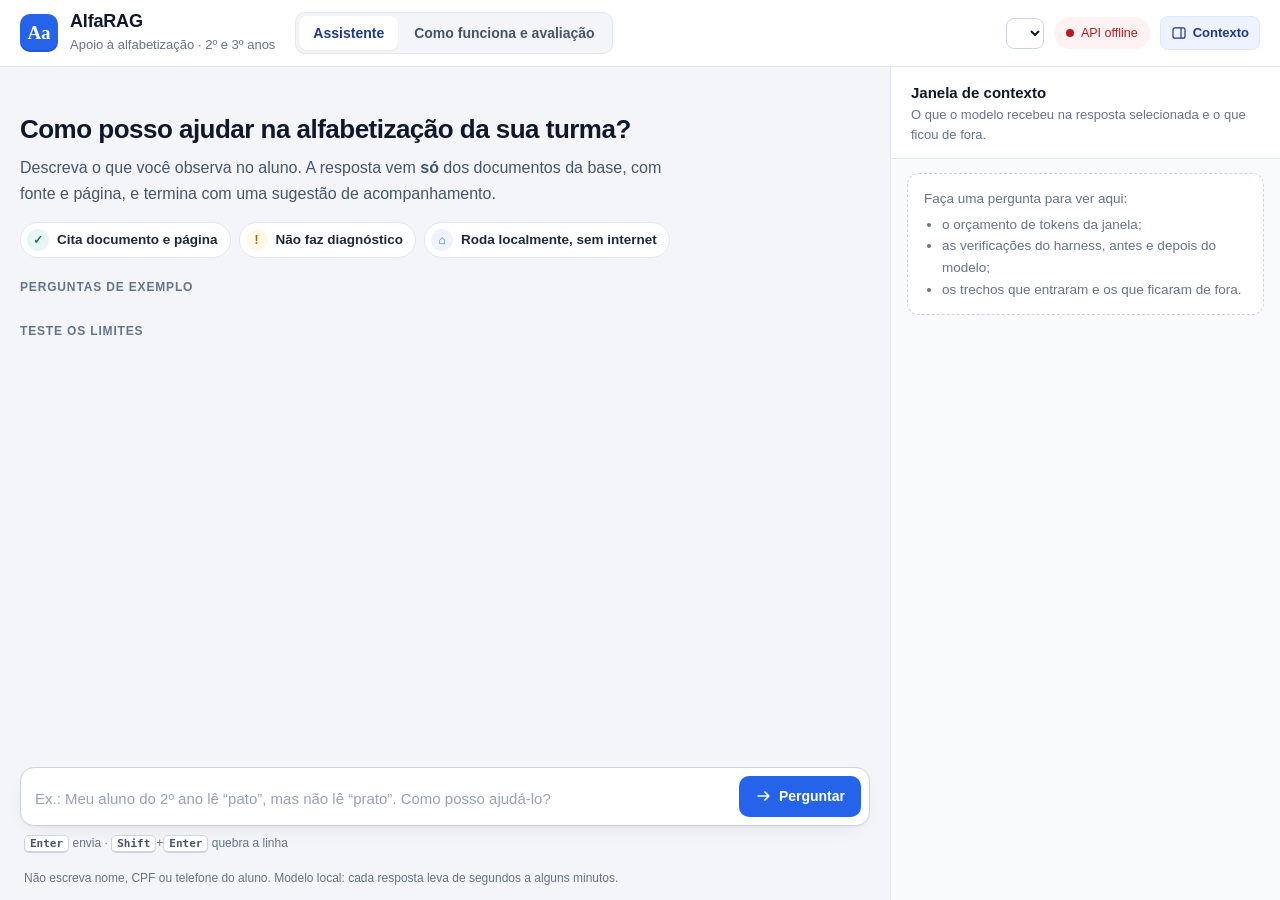
==== commit 40b9f2d7: "feat: contas individuais e servidor aberto na web Troca a senha única (ACESSO_SENHA) por contas indi" ====
--- a/web/index.html
+++ b/web/index.html
@@ -6,7 +6,7 @@
   <title>AlfaRAG — Alfabetização Inclusiva</title>
   <meta name="description" content="Assistente RAG de apoio pedagógico à alfabetização (2º e 3º anos), com citação de fontes e verificação automática.">
   <link rel="icon" href="data:image/svg+xml,%3Csvg xmlns='http://www.w3.org/2000/svg' viewBox='0 0 64 64'%3E%3Crect width='64' height='64' rx='14' fill='%232563EB'/%3E%3Ctext x='32' y='44' font-family='Georgia' font-size='34' font-weight='700' text-anchor='middle' fill='white'%3EAa%3C/text%3E%3C/svg%3E">
-  <link rel="stylesheet" href="styles.css?v=10">
+  <link rel="stylesheet" href="styles.css?v=13">
 </head>
 <body>
   <header class="topo">
@@ -25,11 +25,26 @@
       <label class="seletor"><span>Modelo</span>
         <select id="modelo" aria-label="Modelo de linguagem"></select>
       </label>
+      <button id="btn-conexoes" type="button" class="btn-sec" hidden title="Configurar modelos remotos">
+        <svg viewBox="0 0 20 20" aria-hidden="true"><path d="M7.5 12.5 12.5 7.5M8.5 5.5l1-1a3 3 0 0 1 4.2 4.2l-1 1M11.5 14.5l-1 1a3 3 0 0 1-4.2-4.2l1-1" fill="none" stroke="currentColor" stroke-width="1.5" stroke-linecap="round"/></svg>
+        <span>Conexões</span>
+      </button>
       <span id="pill" class="status"><i aria-hidden="true"></i><span>conectando…</span></span>
       <button id="btn-painel" type="button" class="btn-sec" aria-pressed="true" title="Mostrar ou esconder a janela de contexto">
         <svg viewBox="0 0 20 20" aria-hidden="true"><rect x="2.5" y="3.5" width="15" height="13" rx="2.5" fill="none" stroke="currentColor" stroke-width="1.5"/><path d="M12.5 3.5v13" stroke="currentColor" stroke-width="1.5"/></svg>
         <span>Contexto</span>
       </button>
+      <details id="menu-conta" class="menu-conta" hidden>
+        <summary class="btn-sec" title="Sua conta">
+          <svg viewBox="0 0 20 20" aria-hidden="true"><circle cx="10" cy="7" r="3.2" fill="none" stroke="currentColor" stroke-width="1.5"/><path d="M3.8 16.5a6.2 6.2 0 0 1 12.4 0" fill="none" stroke="currentColor" stroke-width="1.5" stroke-linecap="round"/></svg>
+          <span id="conta-nome"></span>
+        </summary>
+        <div class="menu">
+          <button id="btn-senha" type="button">Trocar senha</button>
+          <a id="link-admin" href="ademir" hidden>Administrar contas</a>
+          <button id="btn-sair" type="button" class="sair">Sair</button>
+        </div>
+      </details>
     </div>
   </header>
 
@@ -42,7 +57,7 @@
           <ul class="garantias">
             <li><span class="ico ok" aria-hidden="true">✓</span>Cita documento e página</li>
             <li><span class="ico warn" aria-hidden="true">!</span>Não faz diagnóstico</li>
-            <li><span class="ico info" aria-hidden="true">⌂</span>Roda localmente, sem internet</li>
+            <li id="garantia-local"><span class="ico info" aria-hidden="true">⌂</span><span>Roda localmente, sem internet</span></li>
           </ul>
           <p id="base" class="base"></p>
           <div class="grupo-ex">
@@ -56,6 +71,7 @@
         </div>
       </div>
       <form id="form" class="composer">
+        <p id="aviso-remoto" class="aviso-remoto" role="note" hidden></p>
         <div class="campo">
           <textarea id="entrada" rows="1" maxlength="1200" placeholder="Ex.: Meu aluno do 2º ano lê “pato”, mas não lê “prato”. Como posso ajudá-lo?" aria-label="Pergunta"></textarea>
           <button id="enviar" type="submit" class="btn-primario" aria-label="Perguntar">
@@ -109,6 +125,28 @@
     </section>
   </main>
 
+  <dialog id="dlg-conexoes" class="dlg" aria-labelledby="dlg-titulo">
+    <form method="dialog" class="dlg-cab"><h2 id="dlg-titulo">Conexões</h2><button class="btn-sec" aria-label="Fechar">Fechar</button></form>
+    <p class="dlg-nota">Modelos remotos ficam <b>desligados</b> até você informar uma chave. Ao usá-los, a pergunta e os trechos recuperados são enviados ao provedor. O conteúdo da base continua sendo a única fonte permitida; os embeddings seguem locais.</p>
+    <div id="lista-conexoes"></div>
+  </dialog>
+
+  <dialog id="dlg-senha" class="dlg" aria-labelledby="senha-titulo">
+    <form method="dialog" class="dlg-cab"><h2 id="senha-titulo">Trocar senha</h2><button class="btn-sec" aria-label="Fechar">Fechar</button></form>
+    <!-- method="post": se o JS falhar, a senha vai no corpo, nunca na URL -->
+    <form id="form-senha" class="conexao" method="post">
+      <input id="senha-usuario" type="text" autocomplete="username" hidden>
+      <label for="senha-atual">Senha atual</label>
+      <input id="senha-atual" type="password" autocomplete="current-password" required maxlength="200">
+      <label for="senha-nova">Nova senha (8 a 200 caracteres)</label>
+      <input id="senha-nova" type="password" autocomplete="new-password" required minlength="8" maxlength="200">
+      <label for="senha-conf">Repita a nova senha</label>
+      <input id="senha-conf" type="password" autocomplete="new-password" required minlength="8" maxlength="200">
+      <div class="linha"><button class="btn-sec" type="submit">Salvar</button></div>
+      <p id="senha-res" class="res" role="status"></p>
+    </form>
+  </dialog>
+
   <template id="tpl-msg-usuario"><div class="msg usuario"><div class="bolha"></div></div></template>
   <template id="tpl-msg-assistente">
     <article class="msg assistente">
@@ -129,6 +167,6 @@
       </div>
     </article>
   </template>
-  <script src="app.js?v=10"></script>
+  <script src="app.js?v=13"></script>
 </body>
 </html>
--- a/web/styles.css
+++ b/web/styles.css
@@ -204,9 +204,10 @@
 details.bloco[open] > summary { margin-bottom: 10px; }
 .barra { height: 10px; border-radius: 6px; background: var(--bg); overflow: hidden; display: flex; border: 1px solid var(--border); }
 .barra span { display: block; height: 100%; }
-.barra .s { background: var(--muted-3); } .barra .q { background: var(--info); } .barra .t { background: var(--brand); }
+.barra .s, .legenda .s { background: var(--muted-3); } .barra .q, .legenda .q { background: var(--info); } .barra .t, .legenda .t { background: var(--brand); }
 .legenda { display: flex; flex-wrap: wrap; gap: 4px 12px; font-size: 11.5px; color: var(--muted); margin-top: 8px; }
 .legenda i { display: inline-block; width: 9px; height: 9px; border-radius: 3px; margin-right: 5px; vertical-align: -1px; }
+.nada-enviado { margin: 10px 0 0; }
 .checks { list-style: none; margin: 0; padding: 0; display: flex; flex-direction: column; gap: 8px; }
 .chk { display: flex; gap: 10px; align-items: flex-start; font-size: 13px; line-height: 1.45; }
 .chk .dot { width: 18px; height: 18px; border-radius: 50%; flex-shrink: 0; display: grid; place-items: center; font-size: 11px; font-weight: 800; margin-top: 1px; }
@@ -247,6 +248,9 @@
 .nota { font-size: 12.5px; color: var(--muted); }
 
 /* ---------- Telas estreitas ---------- */
+@media (max-width: 1440px) {
+  .seletor > span { display: none; }  /* o menu da conta ocupa o espaço; o <select> tem aria-label */
+}
 @media (max-width: 1080px) {
   .layout { grid-template-columns: minmax(0, 1fr) 340px; }
 }
@@ -264,3 +268,57 @@
   .btn-primario { padding: 10px 12px; }
   .boasvindas h2 { font-size: 22px; }
 }
+
+/* ---------- Modelos remotos ---------- */
+.aviso-remoto { margin: 0 0 8px; padding: 8px 12px; border-radius: var(--radius-sm); border: 1px solid var(--warn-border); background: var(--warn-soft); color: var(--warn); font-size: 13px; line-height: 1.45; }
+.dlg { border: 1px solid var(--border-2); border-radius: var(--radius); padding: 18px 20px; width: min(560px, calc(100vw - 32px)); background: var(--surface); color: var(--ink); box-shadow: var(--shadow); }
+.dlg::backdrop { background: rgba(15, 23, 42, .4); }
+.dlg-cab { display: flex; align-items: center; justify-content: space-between; margin: 0 0 8px; }
+.dlg-cab h2 { margin: 0; font-size: 18px; }
+.dlg-nota { margin: 0 0 14px; font-size: 13px; color: var(--muted); }
+.conexao { border: 1px solid var(--border); border-radius: var(--radius-sm); padding: 12px 14px; background: var(--panel); }
+.conexao h3 { margin: 0 0 8px; font-size: 15px; display: flex; align-items: center; gap: 8px; }
+.conexao label { display: block; font-size: 12px; font-weight: 600; color: var(--muted-2); margin: 8px 0 3px; }
+.conexao input { width: 100%; font: inherit; font-size: 14px; padding: 7px 9px; border: 1px solid var(--border-2); border-radius: 8px; background: var(--surface); color: var(--ink); }
+.conexao .linha { display: flex; gap: 8px; margin-top: 12px; flex-wrap: wrap; align-items: center; }
+.res { font-size: 13px; margin: 8px 0 0; color: var(--muted); }
+.res:empty { display: none; }
+.res.ok { color: var(--ok); }
+.res.bad { color: var(--bad); }
+.conexao .dica-chave { font-size: 12px; color: var(--muted-2); margin: 4px 0 0; }
+.btn-perigo { color: var(--bad); border-color: var(--bad-border); }
+
+/* ---------- Conta (servidor aberto na web) ---------- */
+.menu-conta { position: relative; }
+.menu-conta > summary { list-style: none; }
+.menu-conta > summary::-webkit-details-marker { display: none; }
+.menu-conta > summary span { max-width: 16ch; overflow: hidden; text-overflow: ellipsis; white-space: nowrap; }
+.menu-conta[open] > summary { color: var(--brand-ink); border-color: var(--brand-soft-2); background: var(--brand-soft); }
+.menu { position: absolute; right: 0; top: calc(100% + 6px); z-index: 30; min-width: 190px; padding: 6px; display: flex; flex-direction: column; gap: 2px; background: var(--surface); border: 1px solid var(--border-2); border-radius: var(--radius-sm); box-shadow: var(--shadow); }
+.menu > button, .menu > a { display: block; width: 100%; text-align: left; padding: 7px 10px; border: 0; border-radius: 6px; background: transparent; color: var(--ink-2); font-size: 13.5px; font-weight: 600; text-decoration: none; cursor: pointer; }
+.menu > button:hover, .menu > a:hover { background: var(--panel); }
+.menu > .sair { color: var(--bad); }
+
+/* Página de acesso (/entrar) */
+body.pagina-acesso { height: auto; min-height: 100vh; overflow: auto; align-items: center; justify-content: center; padding: 32px 16px; }
+.acesso { width: min(420px, 100%); display: flex; flex-direction: column; gap: 18px; }
+.acesso .marca { justify-content: center; }
+.cartao-acesso { background: var(--surface); border: 1px solid var(--border); border-radius: var(--radius); box-shadow: var(--shadow); padding: 16px 20px 20px; }
+.cartao-acesso .abas { margin-bottom: 6px; }
+.cartao-acesso .aba { flex: 1; }
+.cartao-acesso .conexao { border: 0; padding: 0; background: transparent; }
+.cartao-acesso .btn-primario { width: 100%; justify-content: center; padding: 10px 16px; }
+.nota-acesso { margin: 0; text-align: center; font-size: 12.5px; color: var(--muted-2); }
+
+/* Página de admin (/ademir) */
+.tabela-contas { overflow-x: auto; }
+.tabela-contas td { vertical-align: middle; }
+.tabela-contas .acoes { display: flex; flex-wrap: wrap; gap: 6px; }
+.tabela-contas .btn-sec { padding: 4px 9px; font-size: 12.5px; }
+.tabela-contas .btn-sec:disabled { opacity: .5; cursor: wait; }
+.voce { color: var(--muted-2); font-size: 12px; }
+.topo a.btn-sec { text-decoration: none; }
+.dlg-titulo { margin: 0 0 8px; font-size: 18px; }
+.dlg-acoes { display: flex; justify-content: flex-end; gap: 8px; margin-top: 12px; }
+.provisoria { display: flex; gap: 8px; align-items: center; }
+.provisoria code { flex: 1; font: 600 16px var(--mono); background: var(--panel); border: 1px dashed var(--border-2); border-radius: 8px; padding: 8px 12px; user-select: all; word-break: break-all; }
